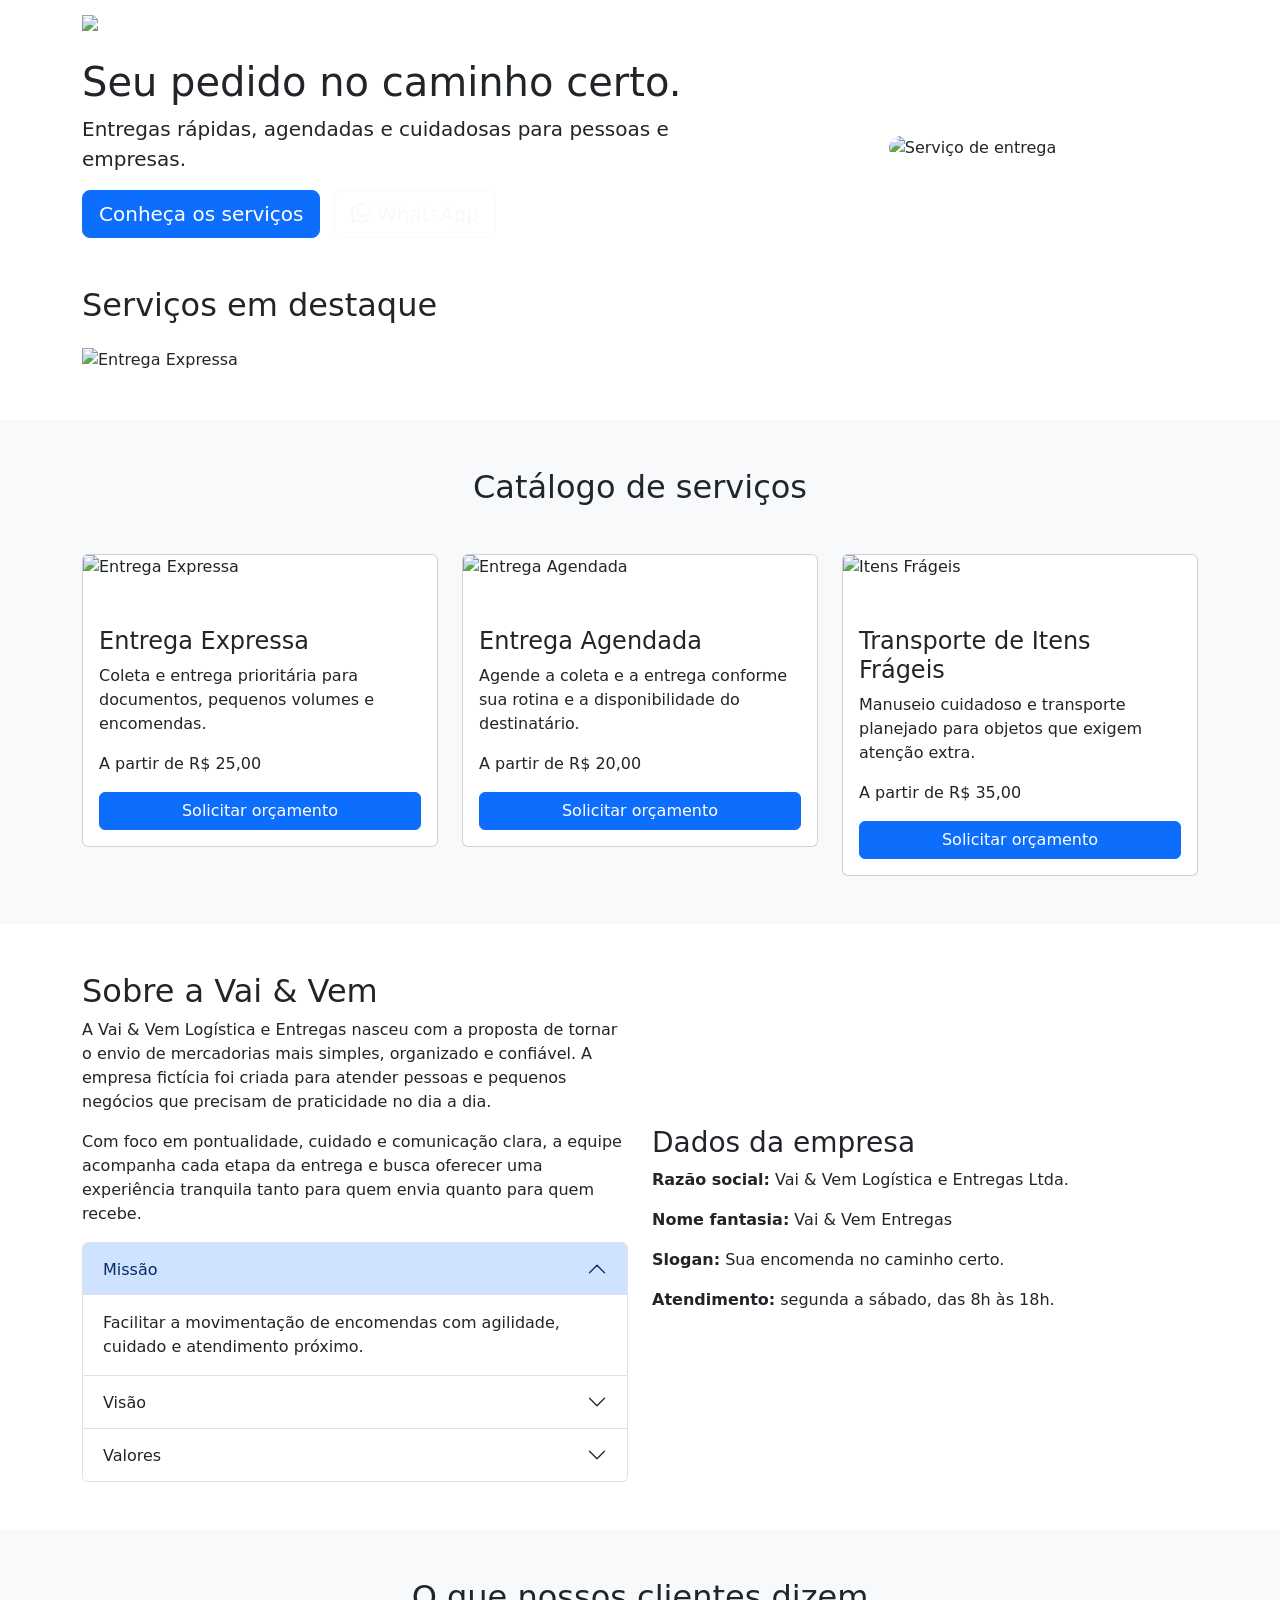
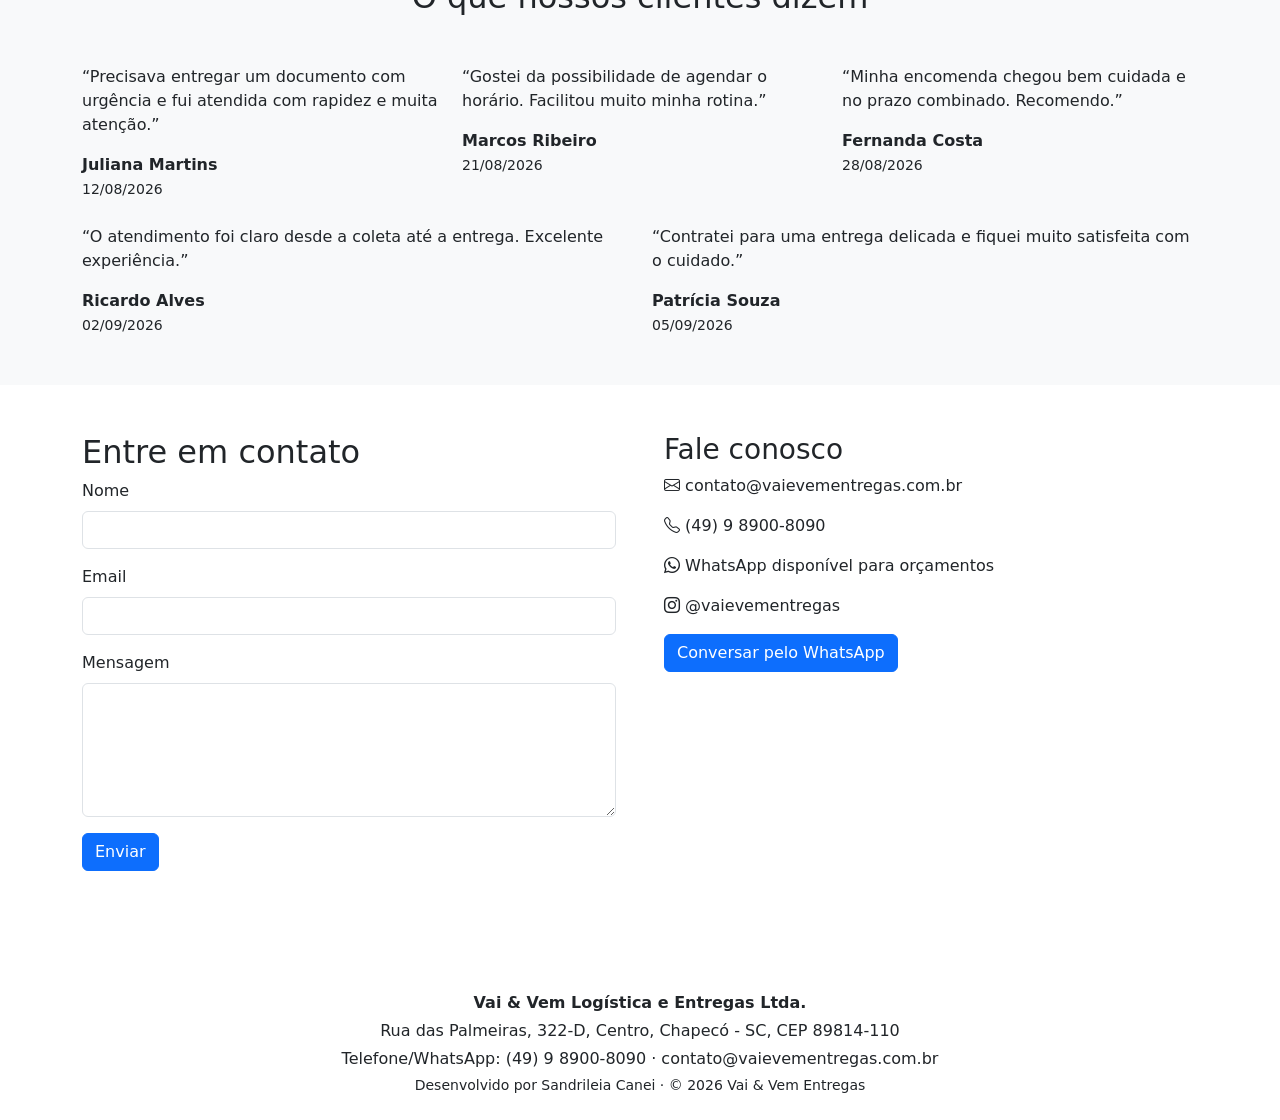
==== index.html @ 5e596327 "Add files via upload" ====
<!doctype html><html lang="pt-BR"><head><meta charset="utf-8"><meta name="viewport" content="width=device-width, initial-scale=1">
<title>Serviços de Entrega | Vai & Vem Entregas</title><link href="https://cdn.jsdelivr.net/npm/bootstrap@5.3.3/dist/css/bootstrap.min.css" rel="stylesheet">
<link rel="stylesheet" href="https://cdn.jsdelivr.net/npm/bootstrap-icons@1.11.3/font/bootstrap-icons.min.css">
<link rel="stylesheet" href="css/estilo.css"></head><body><nav class="navbar navbar-expand-lg navbar-dark sticky-top">
<div class="container"><a class="navbar-brand" href="index.html"><img src="imagens/logo.svg" alt="Vai & Vem Entregas"></a>
<button class="navbar-toggler" data-bs-toggle="collapse" data-bs-target="#nav"><span class="navbar-toggler-icon"></span></button>
<div id="nav" class="collapse navbar-collapse"><ul class="navbar-nav ms-auto">
<li class="nav-item"><a class="nav-link" href="index.html">Início</a></li>
<li class="nav-item"><a class="nav-link" href="index.html#servicos">Serviços</a></li>
<li class="nav-item"><a class="nav-link" href="index.html#empresa">Empresa</a></li>
<li class="nav-item"><a class="nav-link" href="index.html#depoimentos">Depoimentos</a></li>
<li class="nav-item"><a class="nav-link" href="index.html#contato">Contato</a></li>
</ul></div></div></nav>
<section class="hero"><div class="container"><div class="row align-items-center">
<div class="col-lg-7"><h1>Seu pedido no caminho certo.</h1><p class="lead">Entregas rápidas, agendadas e cuidadosas para pessoas e empresas.</p>
<a href="#servicos" class="btn btn-primary btn-lg me-2">Conheça os serviços</a>
<a href="https://wa.me/5549989008090?text=Olá!%20Gostaria%20de%20solicitar%20um%20orçamento." class="btn btn-outline-light btn-lg"><i class="bi bi-whatsapp"></i> WhatsApp</a></div>
<div class="col-lg-5 text-center mt-4 mt-lg-0"><img src="imagens/servico1.svg" class="img-fluid rounded-4" alt="Serviço de entrega"></div>
</div></div></section>

<section class="py-5"><div class="container"><h2 class="section-title mb-4">Serviços em destaque</h2>
<div id="destaques" class="carousel slide" data-bs-ride="carousel"><div class="carousel-inner">
<div class="carousel-item active"><img src="imagens/servico1.svg" class="d-block w-100" alt="Entrega Expressa"><div class="carousel-caption"><h3>Entrega Expressa</h3><p>Prioridade para quem tem pressa.</p></div></div>
<div class="carousel-item"><img src="imagens/servico2.svg" class="d-block w-100" alt="Entrega Agendada"><div class="carousel-caption"><h3>Entrega Agendada</h3><p>Você escolhe o melhor horário.</p></div></div>
<div class="carousel-item"><img src="imagens/servico3.svg" class="d-block w-100" alt="Transporte de Itens Frágeis"><div class="carousel-caption"><h3>Itens Frágeis</h3><p>Cuidado especial com sua encomenda.</p></div></div>
</div><button class="carousel-control-prev" type="button" data-bs-target="#destaques" data-bs-slide="prev"><span class="carousel-control-prev-icon"></span></button>
<button class="carousel-control-next" type="button" data-bs-target="#destaques" data-bs-slide="next"><span class="carousel-control-next-icon"></span></button></div></div></section>

<section id="servicos" class="py-5 bg-light"><div class="container"><h2 class="section-title text-center mb-5">Catálogo de serviços</h2><div class="row g-4">
<div class="col-md-4"><div class="card service-card"><img src="imagens/servico1.svg" class="card-img-top" alt="Entrega Expressa"><div class="card-body"><span class="badge badge-custom">Urgente</span><h3 class="h4 mt-2">Entrega Expressa</h3><p>Coleta e entrega prioritária para documentos, pequenos volumes e encomendas.</p><p class="price">A partir de R$ 25,00</p><a href="servico1.html" class="btn btn-primary w-100">Solicitar orçamento</a></div></div></div>
<div class="col-md-4"><div class="card service-card"><img src="imagens/servico2.svg" class="card-img-top" alt="Entrega Agendada"><div class="card-body"><span class="badge badge-custom">Flexível</span><h3 class="h4 mt-2">Entrega Agendada</h3><p>Agende a coleta e a entrega conforme sua rotina e a disponibilidade do destinatário.</p><p class="price">A partir de R$ 20,00</p><a href="servico2.html" class="btn btn-primary w-100">Solicitar orçamento</a></div></div></div>
<div class="col-md-4"><div class="card service-card"><img src="imagens/servico3.svg" class="card-img-top" alt="Itens Frágeis"><div class="card-body"><span class="badge badge-custom">Cuidado especial</span><h3 class="h4 mt-2">Transporte de Itens Frágeis</h3><p>Manuseio cuidadoso e transporte planejado para objetos que exigem atenção extra.</p><p class="price">A partir de R$ 35,00</p><a href="servico3.html" class="btn btn-primary w-100">Solicitar orçamento</a></div></div></div>
</div></div></section>

<section id="empresa" class="py-5"><div class="container"><div class="row g-4 align-items-center"><div class="col-lg-6">
<h2 class="section-title">Sobre a Vai & Vem</h2><p>A Vai & Vem Logística e Entregas nasceu com a proposta de tornar o envio de mercadorias mais simples, organizado e confiável. A empresa fictícia foi criada para atender pessoas e pequenos negócios que precisam de praticidade no dia a dia.</p>
<p>Com foco em pontualidade, cuidado e comunicação clara, a equipe acompanha cada etapa da entrega e busca oferecer uma experiência tranquila tanto para quem envia quanto para quem recebe.</p>
<div class="accordion" id="valores"><div class="accordion-item"><h2 class="accordion-header"><button class="accordion-button" data-bs-toggle="collapse" data-bs-target="#missao">Missão</button></h2><div id="missao" class="accordion-collapse collapse show"><div class="accordion-body">Facilitar a movimentação de encomendas com agilidade, cuidado e atendimento próximo.</div></div></div>
<div class="accordion-item"><h2 class="accordion-header"><button class="accordion-button collapsed" data-bs-toggle="collapse" data-bs-target="#visao">Visão</button></h2><div id="visao" class="accordion-collapse collapse"><div class="accordion-body">Ser reconhecida pela confiança e qualidade no serviço de entregas.</div></div></div>
<div class="accordion-item"><h2 class="accordion-header"><button class="accordion-button collapsed" data-bs-toggle="collapse" data-bs-target="#val">Valores</button></h2><div id="val" class="accordion-collapse collapse"><div class="accordion-body">Pontualidade, responsabilidade, respeito, cuidado e transparência.</div></div></div></div>
</div><div class="col-lg-6"><div class="info-box"><h3>Dados da empresa</h3><p><strong>Razão social:</strong> Vai & Vem Logística e Entregas Ltda.</p><p><strong>Nome fantasia:</strong> Vai & Vem Entregas</p><p><strong>Slogan:</strong> Sua encomenda no caminho certo.</p><p><strong>Atendimento:</strong> segunda a sábado, das 8h às 18h.</p></div></div></div></div></section>

<section id="depoimentos" class="py-5 bg-light"><div class="container"><h2 class="section-title text-center mb-5">O que nossos clientes dizem</h2><div class="row g-4">
<div class="col-md-4"><div class="info-box testimonial"><p>“Precisava entregar um documento com urgência e fui atendida com rapidez e muita atenção.”</p><strong>Juliana Martins</strong><br><small>12/08/2026</small></div></div>
<div class="col-md-4"><div class="info-box testimonial"><p>“Gostei da possibilidade de agendar o horário. Facilitou muito minha rotina.”</p><strong>Marcos Ribeiro</strong><br><small>21/08/2026</small></div></div>
<div class="col-md-4"><div class="info-box testimonial"><p>“Minha encomenda chegou bem cuidada e no prazo combinado. Recomendo.”</p><strong>Fernanda Costa</strong><br><small>28/08/2026</small></div></div>
<div class="col-md-6"><div class="info-box testimonial"><p>“O atendimento foi claro desde a coleta até a entrega. Excelente experiência.”</p><strong>Ricardo Alves</strong><br><small>02/09/2026</small></div></div>
<div class="col-md-6"><div class="info-box testimonial"><p>“Contratei para uma entrega delicada e fiquei muito satisfeita com o cuidado.”</p><strong>Patrícia Souza</strong><br><small>05/09/2026</small></div></div>
</div></div></section>

<section id="contato" class="py-5"><div class="container"><div class="row g-5"><div class="col-lg-6"><h2 class="section-title">Entre em contato</h2>
<form><div class="mb-3"><label class="form-label">Nome</label><input class="form-control" required></div><div class="mb-3"><label class="form-label">Email</label><input type="email" class="form-control" required></div><div class="mb-3"><label class="form-label">Mensagem</label><textarea class="form-control" rows="5" required></textarea></div><button class="btn btn-primary">Enviar</button></form></div>
<div class="col-lg-6"><div class="info-box"><h3>Fale conosco</h3><p><i class="bi bi-envelope"></i> contato@vaievementregas.com.br</p><p><i class="bi bi-telephone"></i> (49) 9 8900-8090</p><p><i class="bi bi-whatsapp"></i> WhatsApp disponível para orçamentos</p><p><i class="bi bi-instagram"></i> @vaievementregas</p><a class="btn btn-primary" href="https://wa.me/5549989008090?text=Olá!%20Gostaria%20de%20saber%20mais%20sobre%20as%20entregas.">Conversar pelo WhatsApp</a></div></div></div></div></section>
<footer class="py-4 mt-5"><div class="container text-center">
<p class="mb-1"><strong>Vai & Vem Logística e Entregas Ltda.</strong></p>
<p class="mb-1">Rua das Palmeiras, 322-D, Centro, Chapecó - SC, CEP 89814-110</p>
<p class="mb-1">Telefone/WhatsApp: (49) 9 8900-8090 · contato@vaievementregas.com.br</p>
<p class="small mb-0">Desenvolvido por Sandrileia Canei · © 2026 Vai & Vem Entregas</p>
</div></footer><script src="https://cdn.jsdelivr.net/npm/bootstrap@5.3.3/dist/js/bootstrap.bundle.min.js"></script></body></html>
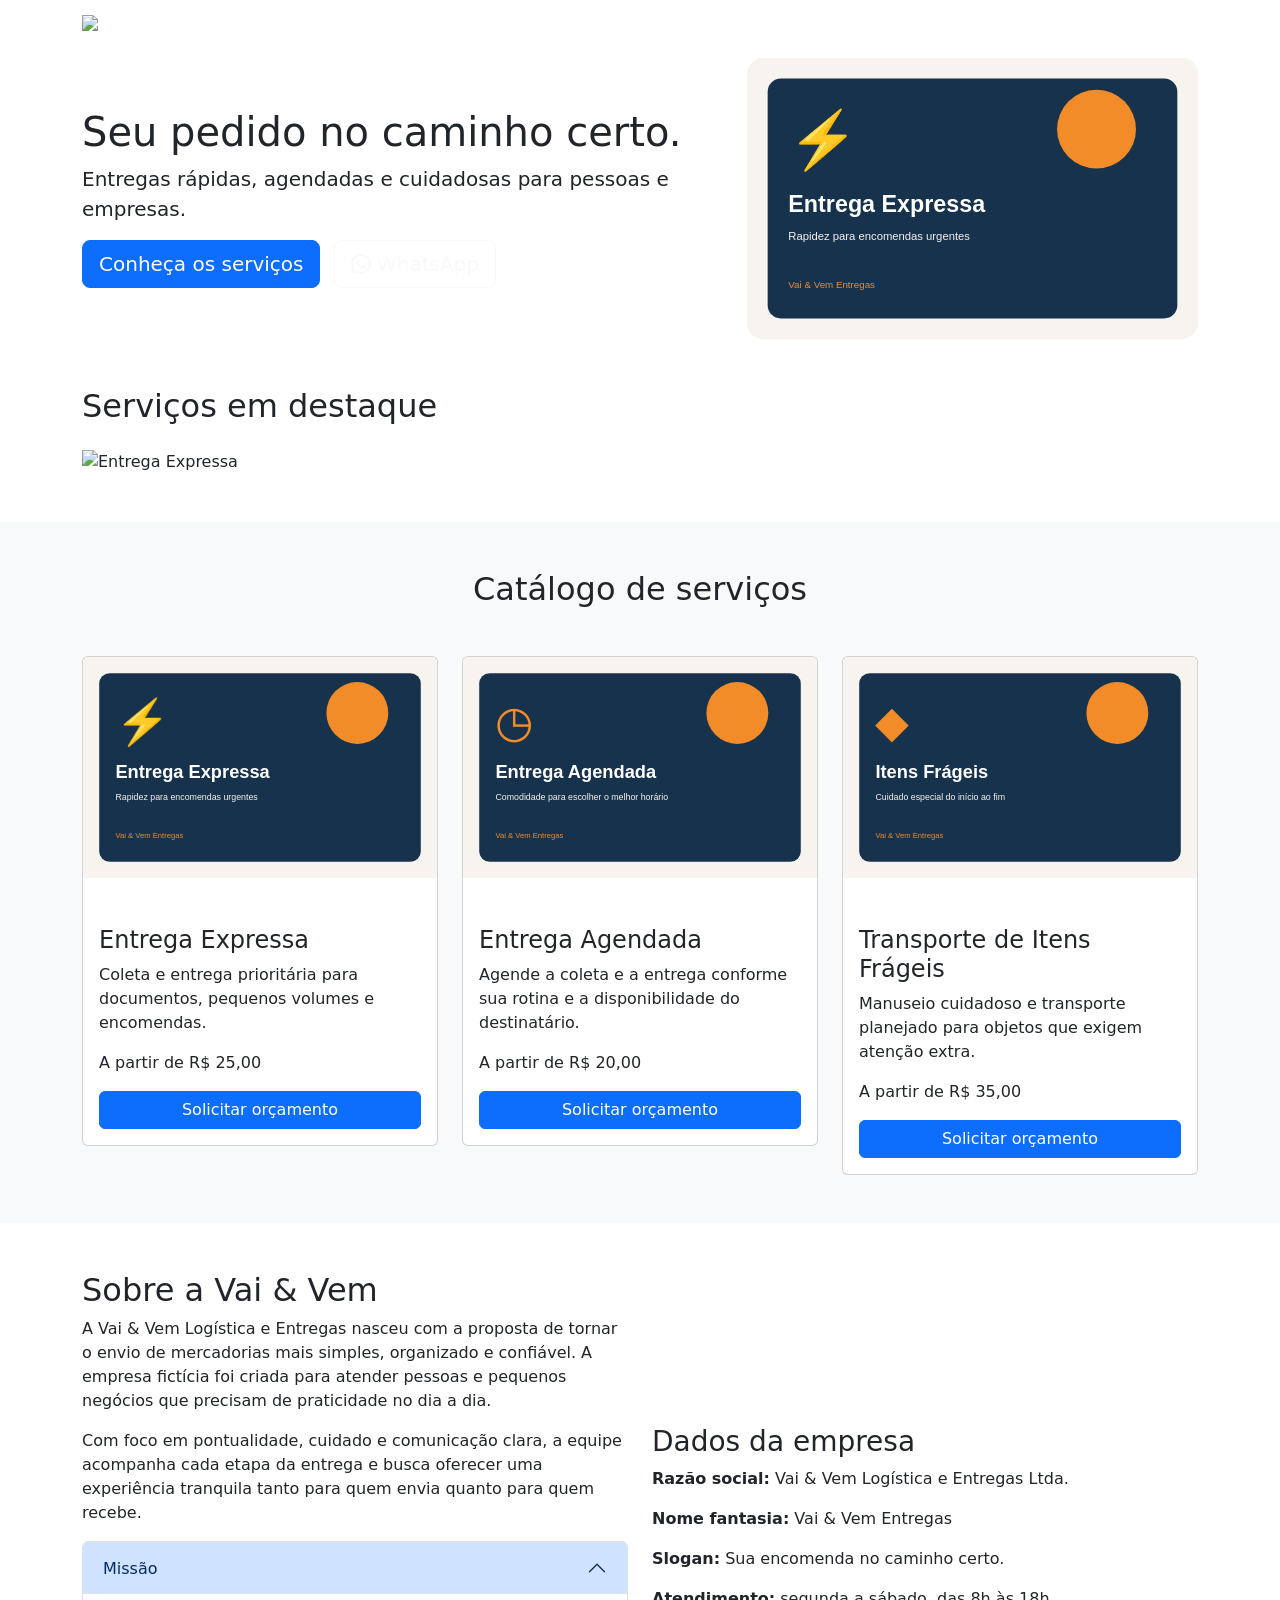
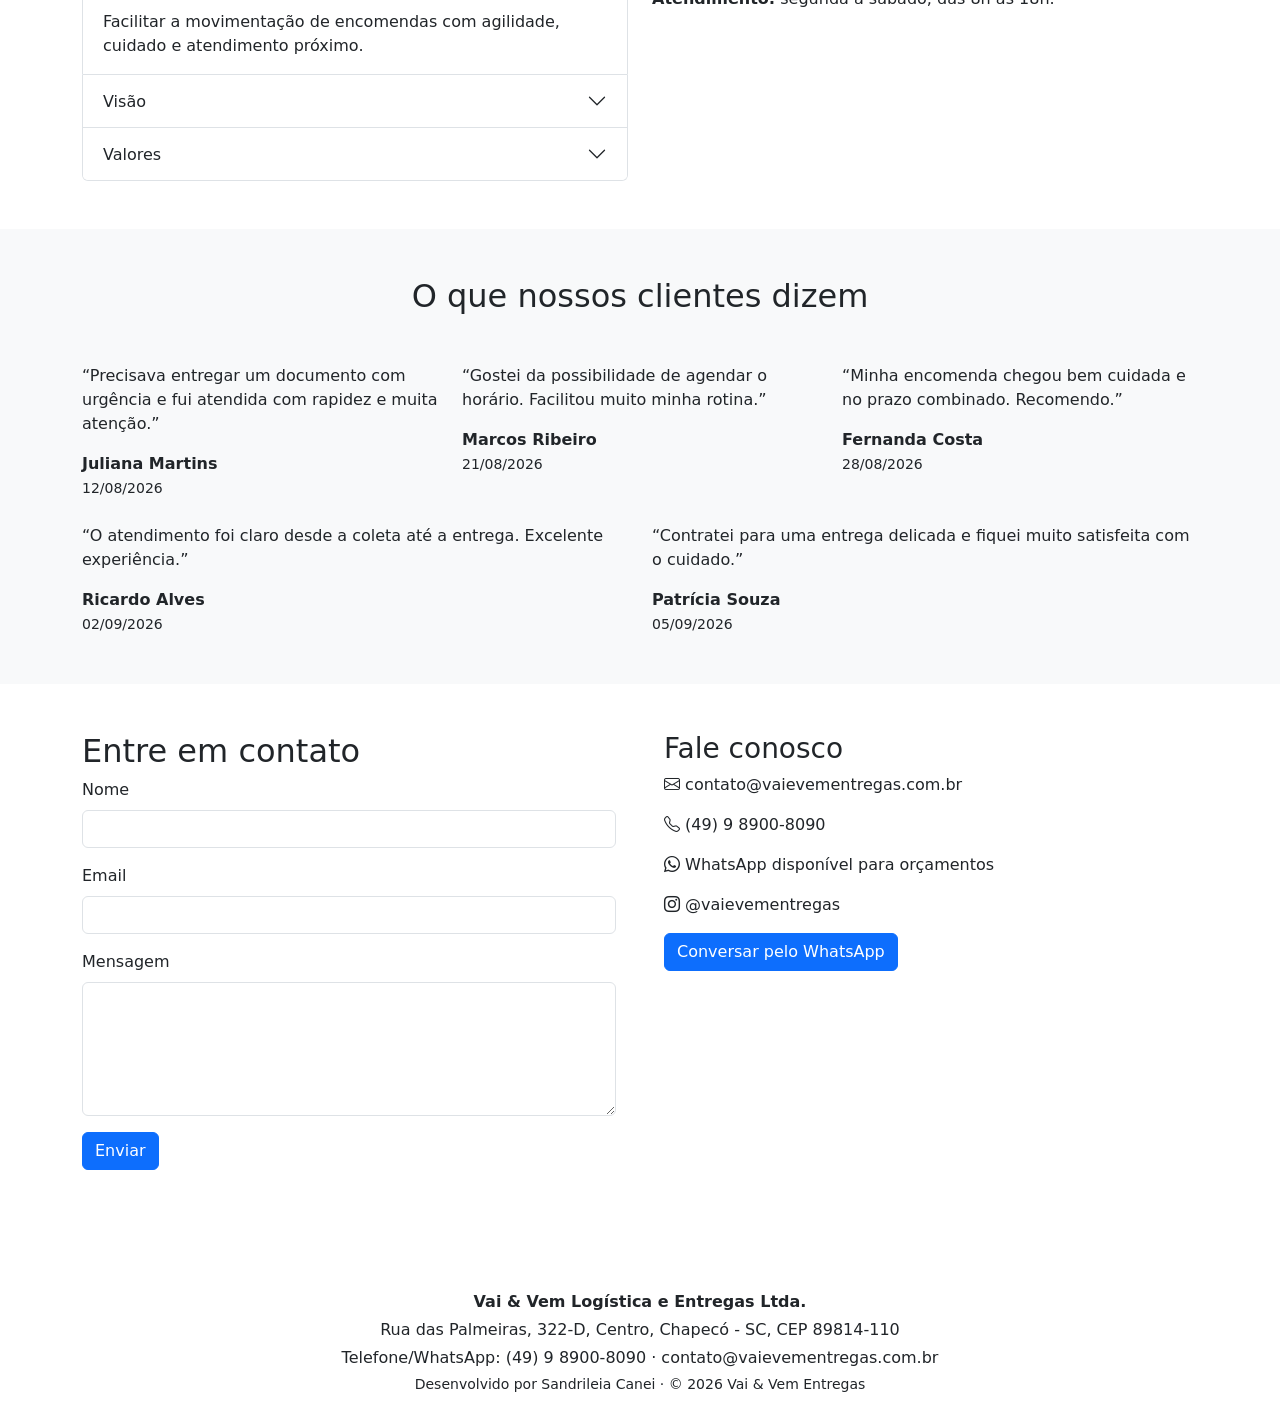
==== commit 3f92430e: "Update index.html" ====
--- a/index.html
+++ b/index.html
@@ -15,7 +15,7 @@
 <div class="col-lg-7"><h1>Seu pedido no caminho certo.</h1><p class="lead">Entregas rápidas, agendadas e cuidadosas para pessoas e empresas.</p>
 <a href="#servicos" class="btn btn-primary btn-lg me-2">Conheça os serviços</a>
 <a href="https://wa.me/5549989008090?text=Olá!%20Gostaria%20de%20solicitar%20um%20orçamento." class="btn btn-outline-light btn-lg"><i class="bi bi-whatsapp"></i> WhatsApp</a></div>
-<div class="col-lg-5 text-center mt-4 mt-lg-0"><img src="imagens/servico1.svg" class="img-fluid rounded-4" alt="Serviço de entrega"></div>
+<div class="col-lg-5 text-center mt-4 mt-lg-0"><img src="servico1.svg" class="img-fluid rounded-4" alt="Serviço de entrega"></div>
 </div></div></section>
 
 <section class="py-5"><div class="container"><h2 class="section-title mb-4">Serviços em destaque</h2>
@@ -27,9 +27,9 @@
 <button class="carousel-control-next" type="button" data-bs-target="#destaques" data-bs-slide="next"><span class="carousel-control-next-icon"></span></button></div></div></section>
 
 <section id="servicos" class="py-5 bg-light"><div class="container"><h2 class="section-title text-center mb-5">Catálogo de serviços</h2><div class="row g-4">
-<div class="col-md-4"><div class="card service-card"><img src="imagens/servico1.svg" class="card-img-top" alt="Entrega Expressa"><div class="card-body"><span class="badge badge-custom">Urgente</span><h3 class="h4 mt-2">Entrega Expressa</h3><p>Coleta e entrega prioritária para documentos, pequenos volumes e encomendas.</p><p class="price">A partir de R$ 25,00</p><a href="servico1.html" class="btn btn-primary w-100">Solicitar orçamento</a></div></div></div>
-<div class="col-md-4"><div class="card service-card"><img src="imagens/servico2.svg" class="card-img-top" alt="Entrega Agendada"><div class="card-body"><span class="badge badge-custom">Flexível</span><h3 class="h4 mt-2">Entrega Agendada</h3><p>Agende a coleta e a entrega conforme sua rotina e a disponibilidade do destinatário.</p><p class="price">A partir de R$ 20,00</p><a href="servico2.html" class="btn btn-primary w-100">Solicitar orçamento</a></div></div></div>
-<div class="col-md-4"><div class="card service-card"><img src="imagens/servico3.svg" class="card-img-top" alt="Itens Frágeis"><div class="card-body"><span class="badge badge-custom">Cuidado especial</span><h3 class="h4 mt-2">Transporte de Itens Frágeis</h3><p>Manuseio cuidadoso e transporte planejado para objetos que exigem atenção extra.</p><p class="price">A partir de R$ 35,00</p><a href="servico3.html" class="btn btn-primary w-100">Solicitar orçamento</a></div></div></div>
+<div class="col-md-4"><div class="card service-card"><img src="servico1.svg" class="card-img-top" alt="Entrega Expressa"><div class="card-body"><span class="badge badge-custom">Urgente</span><h3 class="h4 mt-2">Entrega Expressa</h3><p>Coleta e entrega prioritária para documentos, pequenos volumes e encomendas.</p><p class="price">A partir de R$ 25,00</p><a href="servico1.html" class="btn btn-primary w-100">Solicitar orçamento</a></div></div></div>
+<div class="col-md-4"><div class="card service-card"><img src="servico2.svg" class="card-img-top" alt="Entrega Agendada"><div class="card-body"><span class="badge badge-custom">Flexível</span><h3 class="h4 mt-2">Entrega Agendada</h3><p>Agende a coleta e a entrega conforme sua rotina e a disponibilidade do destinatário.</p><p class="price">A partir de R$ 20,00</p><a href="servico2.html" class="btn btn-primary w-100">Solicitar orçamento</a></div></div></div>
+<div class="col-md-4"><div class="card service-card"><img src="servico3.svg" class="card-img-top" alt="Itens Frágeis"><div class="card-body"><span class="badge badge-custom">Cuidado especial</span><h3 class="h4 mt-2">Transporte de Itens Frágeis</h3><p>Manuseio cuidadoso e transporte planejado para objetos que exigem atenção extra.</p><p class="price">A partir de R$ 35,00</p><a href="servico3.html" class="btn btn-primary w-100">Solicitar orçamento</a></div></div></div>
 </div></div></section>
 
 <section id="empresa" class="py-5"><div class="container"><div class="row g-4 align-items-center"><div class="col-lg-6">
@@ -56,4 +56,4 @@
 <p class="mb-1">Rua das Palmeiras, 322-D, Centro, Chapecó - SC, CEP 89814-110</p>
 <p class="mb-1">Telefone/WhatsApp: (49) 9 8900-8090 · contato@vaievementregas.com.br</p>
 <p class="small mb-0">Desenvolvido por Sandrileia Canei · © 2026 Vai & Vem Entregas</p>
-</div></footer><script src="https://cdn.jsdelivr.net/npm/bootstrap@5.3.3/dist/js/bootstrap.bundle.min.js"></script></body></html>+</div></footer><script src="https://cdn.jsdelivr.net/npm/bootstrap@5.3.3/dist/js/bootstrap.bundle.min.js"></script></body></html>
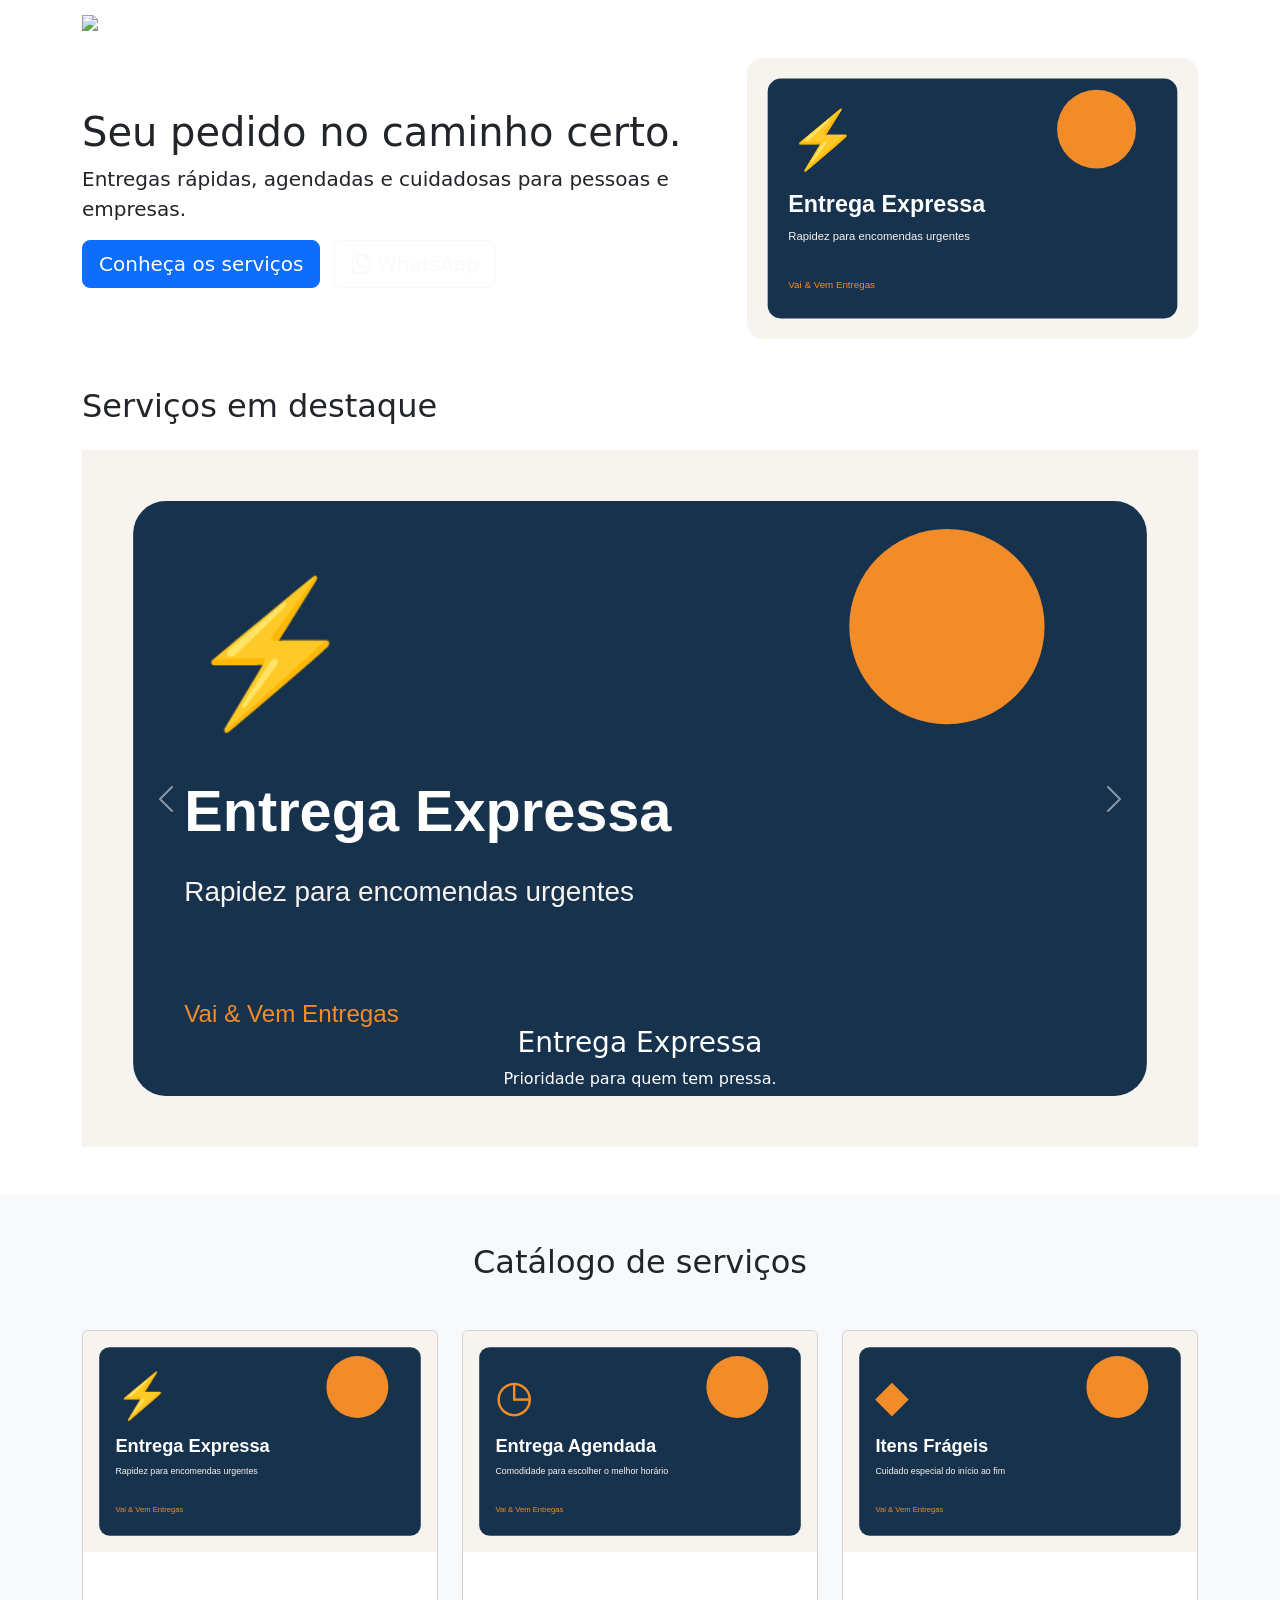
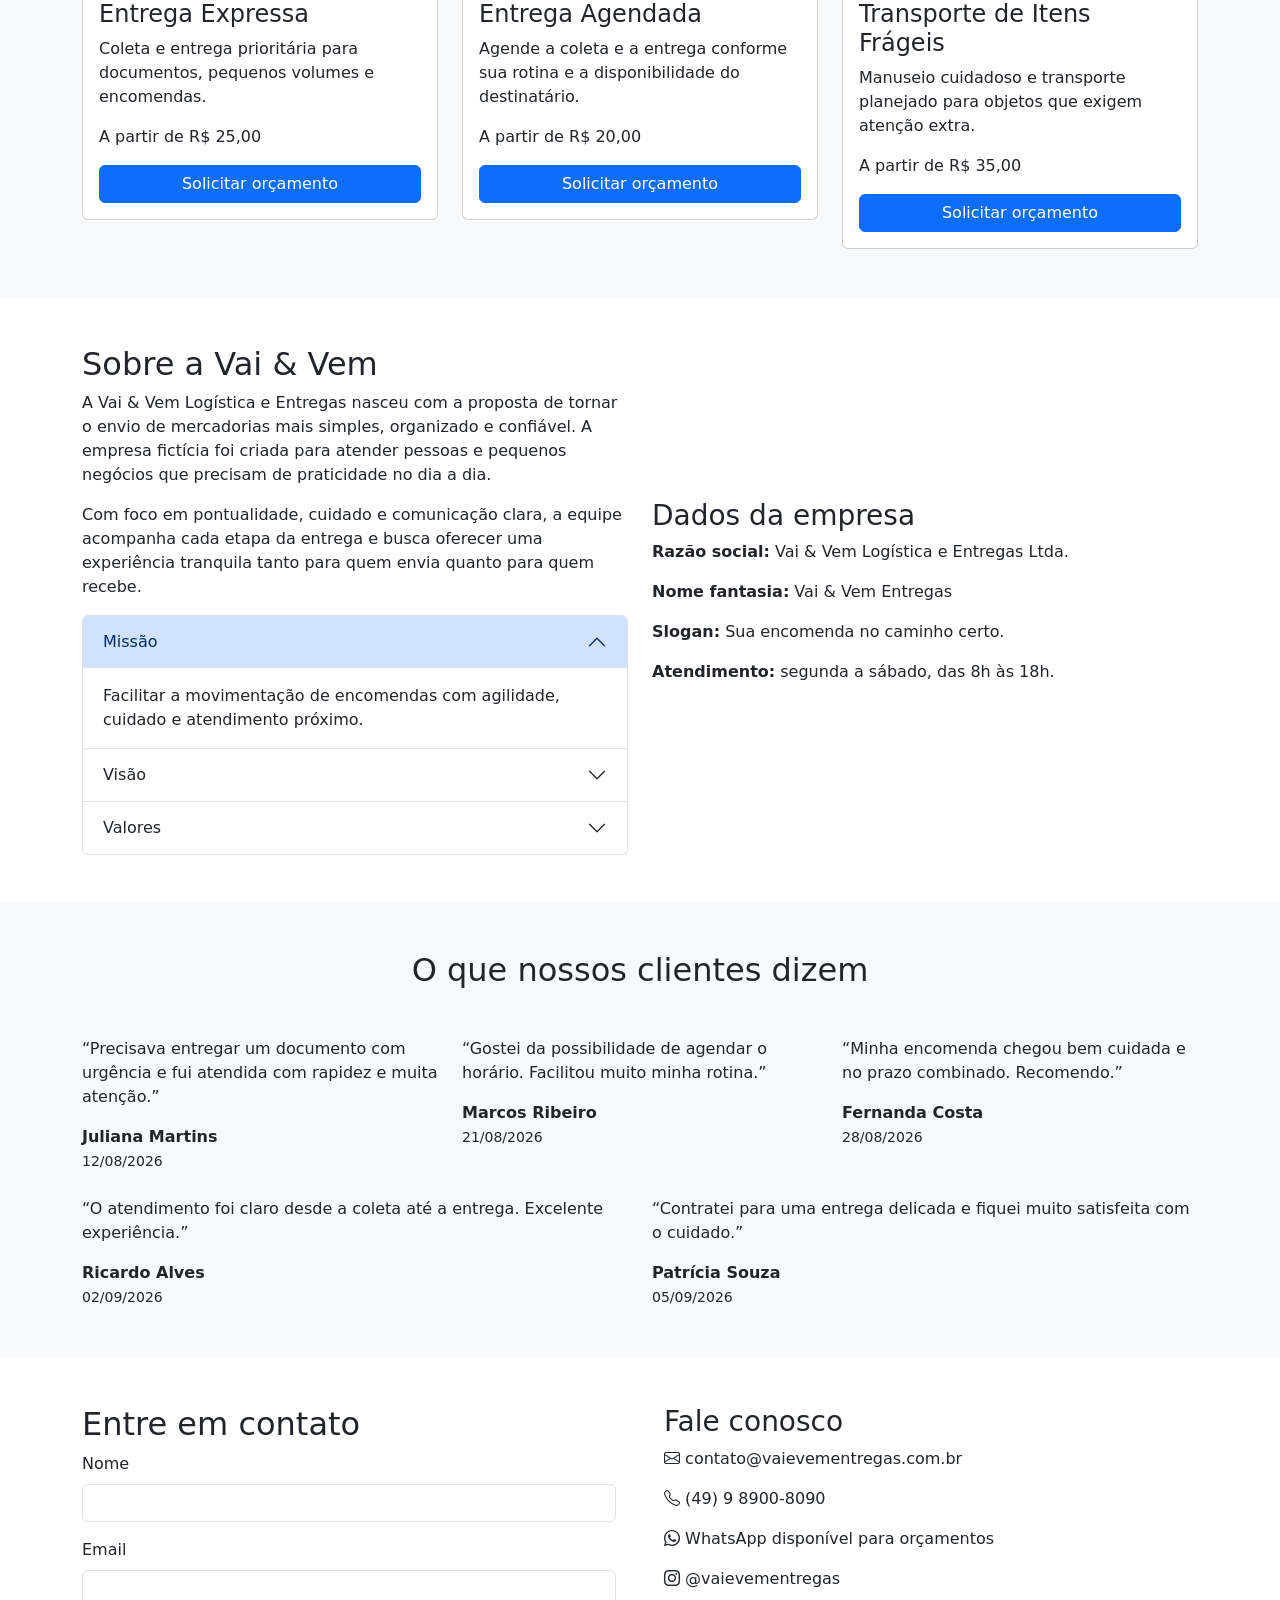
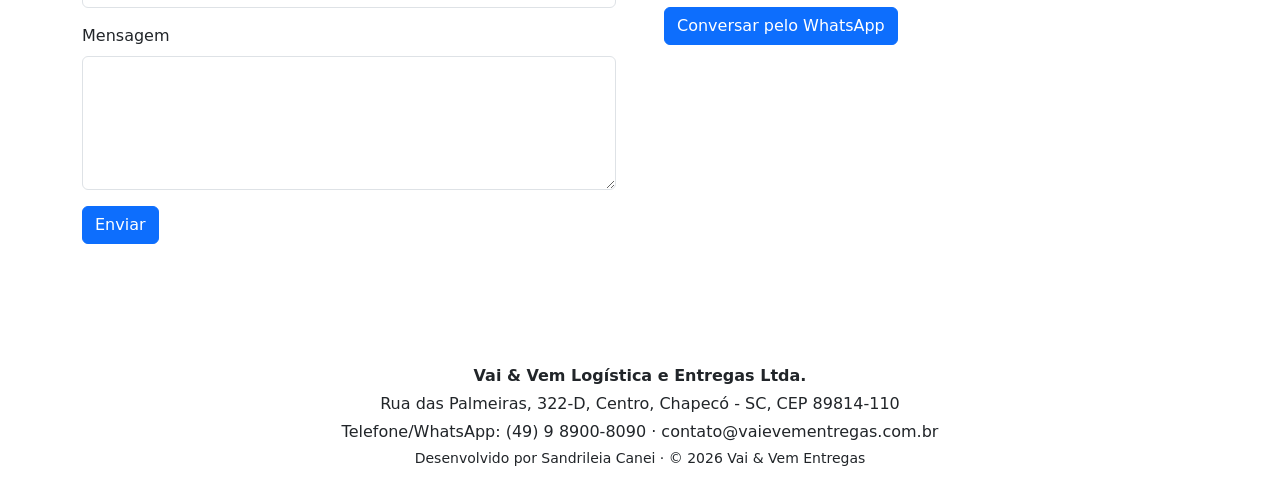
==== commit f4bfc9c7: "Update index.html" ====
--- a/index.html
+++ b/index.html
@@ -20,9 +20,9 @@
 
 <section class="py-5"><div class="container"><h2 class="section-title mb-4">Serviços em destaque</h2>
 <div id="destaques" class="carousel slide" data-bs-ride="carousel"><div class="carousel-inner">
-<div class="carousel-item active"><img src="imagens/servico1.svg" class="d-block w-100" alt="Entrega Expressa"><div class="carousel-caption"><h3>Entrega Expressa</h3><p>Prioridade para quem tem pressa.</p></div></div>
-<div class="carousel-item"><img src="imagens/servico2.svg" class="d-block w-100" alt="Entrega Agendada"><div class="carousel-caption"><h3>Entrega Agendada</h3><p>Você escolhe o melhor horário.</p></div></div>
-<div class="carousel-item"><img src="imagens/servico3.svg" class="d-block w-100" alt="Transporte de Itens Frágeis"><div class="carousel-caption"><h3>Itens Frágeis</h3><p>Cuidado especial com sua encomenda.</p></div></div>
+<div class="carousel-item active"><img src="servico1.svg" class="d-block w-100" alt="Entrega Expressa"><div class="carousel-caption"><h3>Entrega Expressa</h3><p>Prioridade para quem tem pressa.</p></div></div>
+<div class="carousel-item"><img src="servico2.svg" class="d-block w-100" alt="Entrega Agendada"><div class="carousel-caption"><h3>Entrega Agendada</h3><p>Você escolhe o melhor horário.</p></div></div>
+<div class="carousel-item"><img src="servico3.svg" class="d-block w-100" alt="Transporte de Itens Frágeis"><div class="carousel-caption"><h3>Itens Frágeis</h3><p>Cuidado especial com sua encomenda.</p></div></div>
 </div><button class="carousel-control-prev" type="button" data-bs-target="#destaques" data-bs-slide="prev"><span class="carousel-control-prev-icon"></span></button>
 <button class="carousel-control-next" type="button" data-bs-target="#destaques" data-bs-slide="next"><span class="carousel-control-next-icon"></span></button></div></div></section>
 
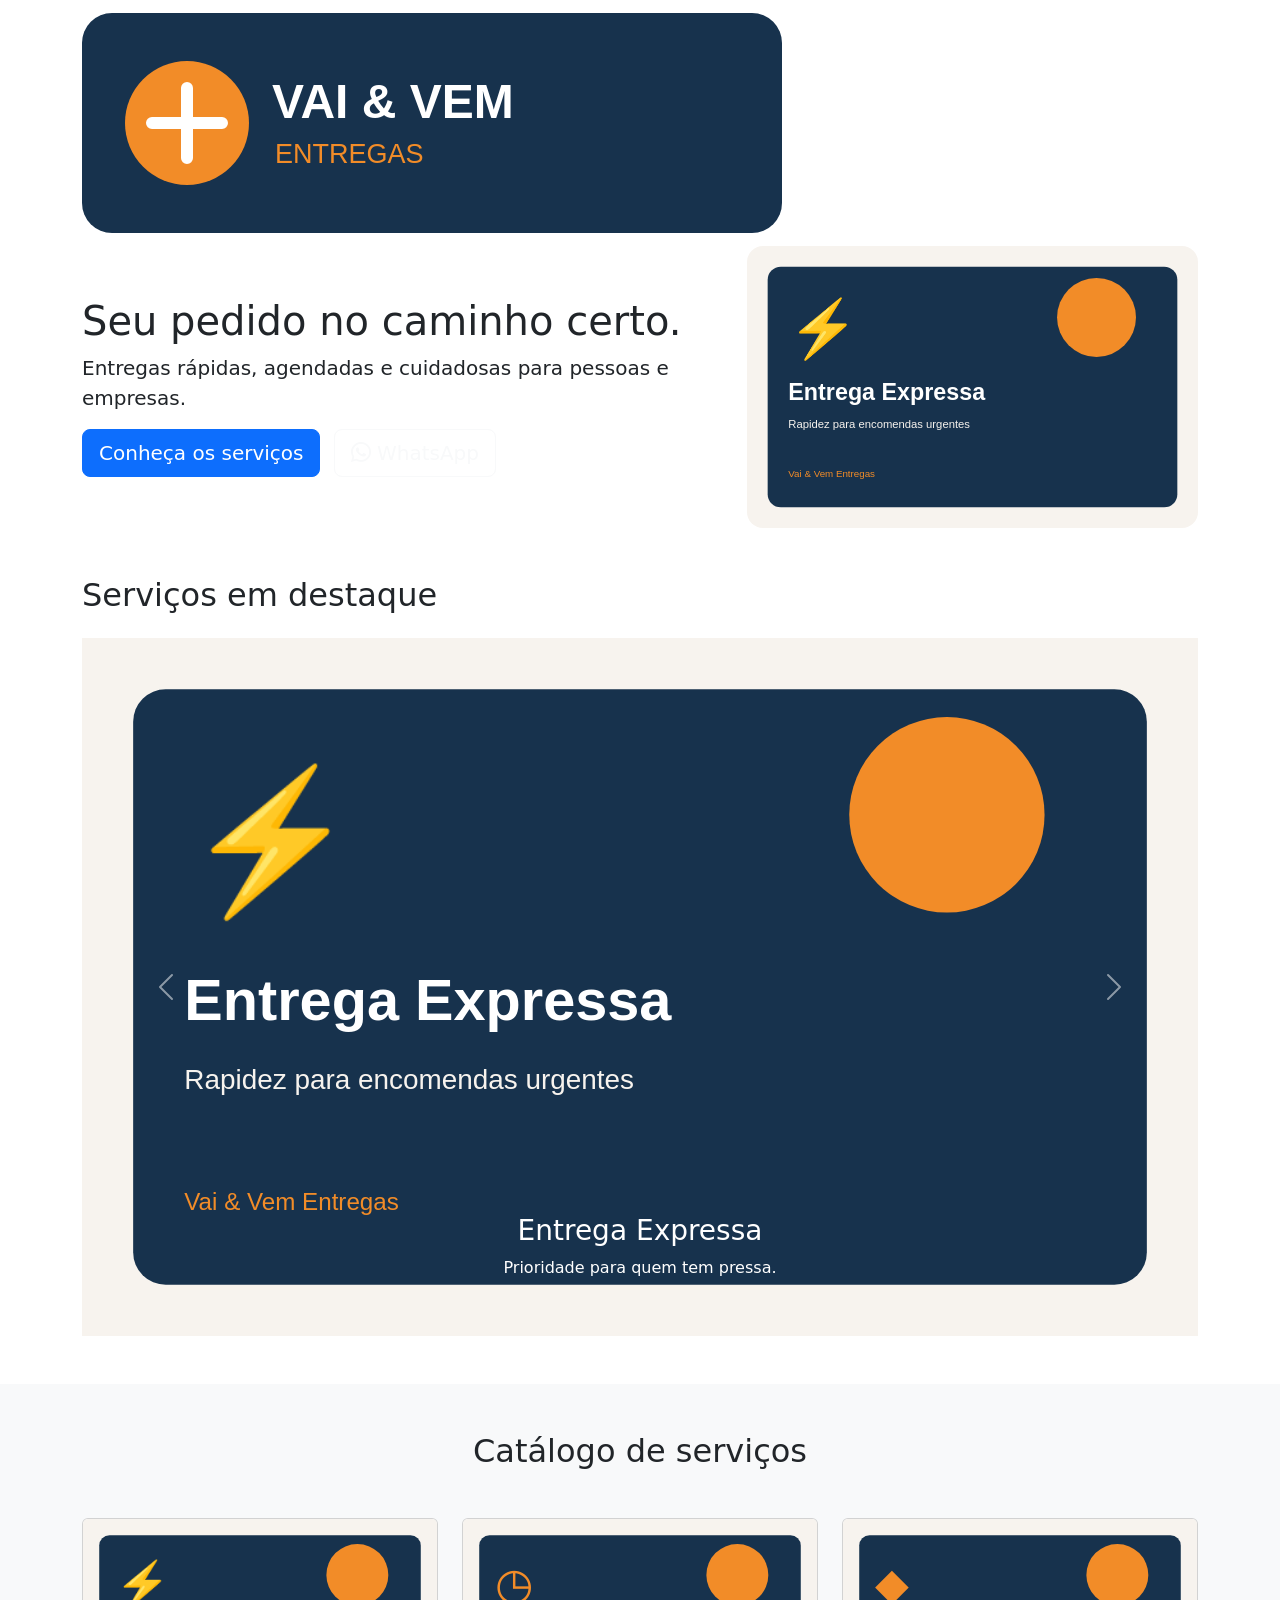
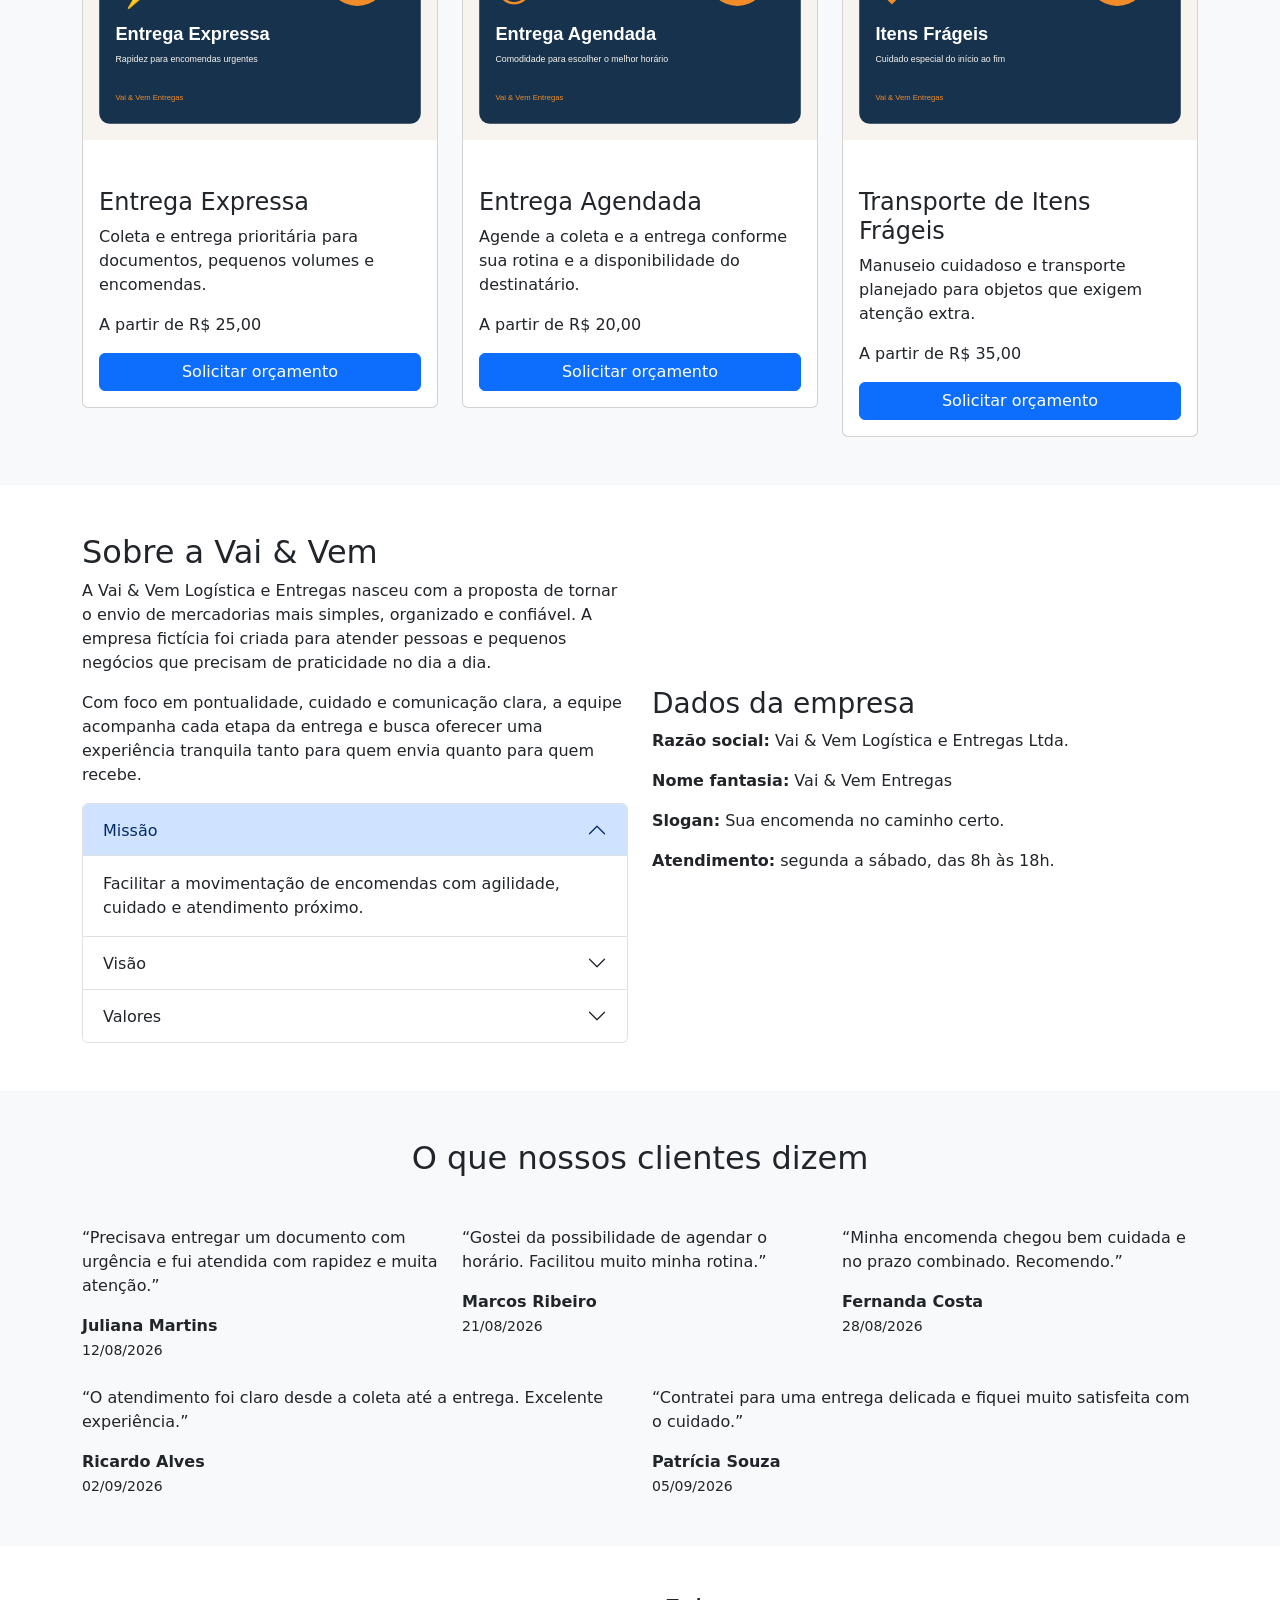
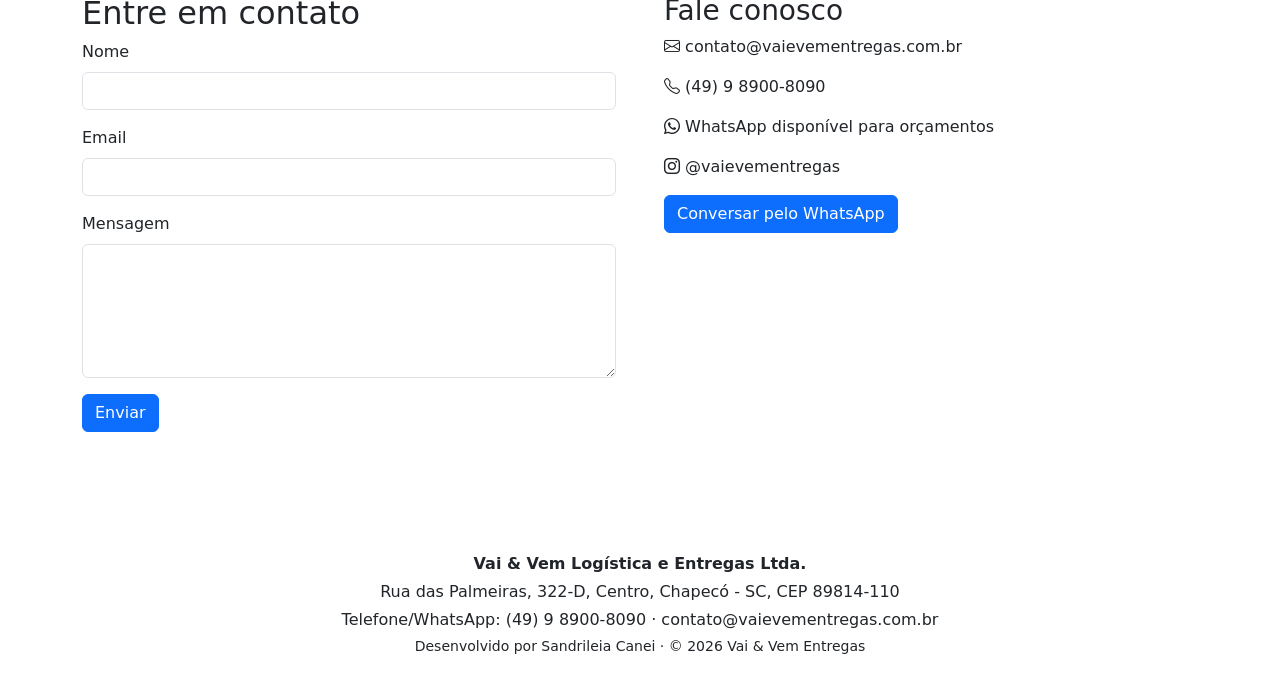
==== commit 7755cec5: "Update index.html" ====
--- a/index.html
+++ b/index.html
@@ -2,7 +2,7 @@
 <title>Serviços de Entrega | Vai & Vem Entregas</title><link href="https://cdn.jsdelivr.net/npm/bootstrap@5.3.3/dist/css/bootstrap.min.css" rel="stylesheet">
 <link rel="stylesheet" href="https://cdn.jsdelivr.net/npm/bootstrap-icons@1.11.3/font/bootstrap-icons.min.css">
 <link rel="stylesheet" href="css/estilo.css"></head><body><nav class="navbar navbar-expand-lg navbar-dark sticky-top">
-<div class="container"><a class="navbar-brand" href="index.html"><img src="imagens/logo.svg" alt="Vai & Vem Entregas"></a>
+<div class="container"><a class="navbar-brand" href="index.html"><img src="logo.svg" alt="Vai & Vem Entregas"></a>
 <button class="navbar-toggler" data-bs-toggle="collapse" data-bs-target="#nav"><span class="navbar-toggler-icon"></span></button>
 <div id="nav" class="collapse navbar-collapse"><ul class="navbar-nav ms-auto">
 <li class="nav-item"><a class="nav-link" href="index.html">Início</a></li>
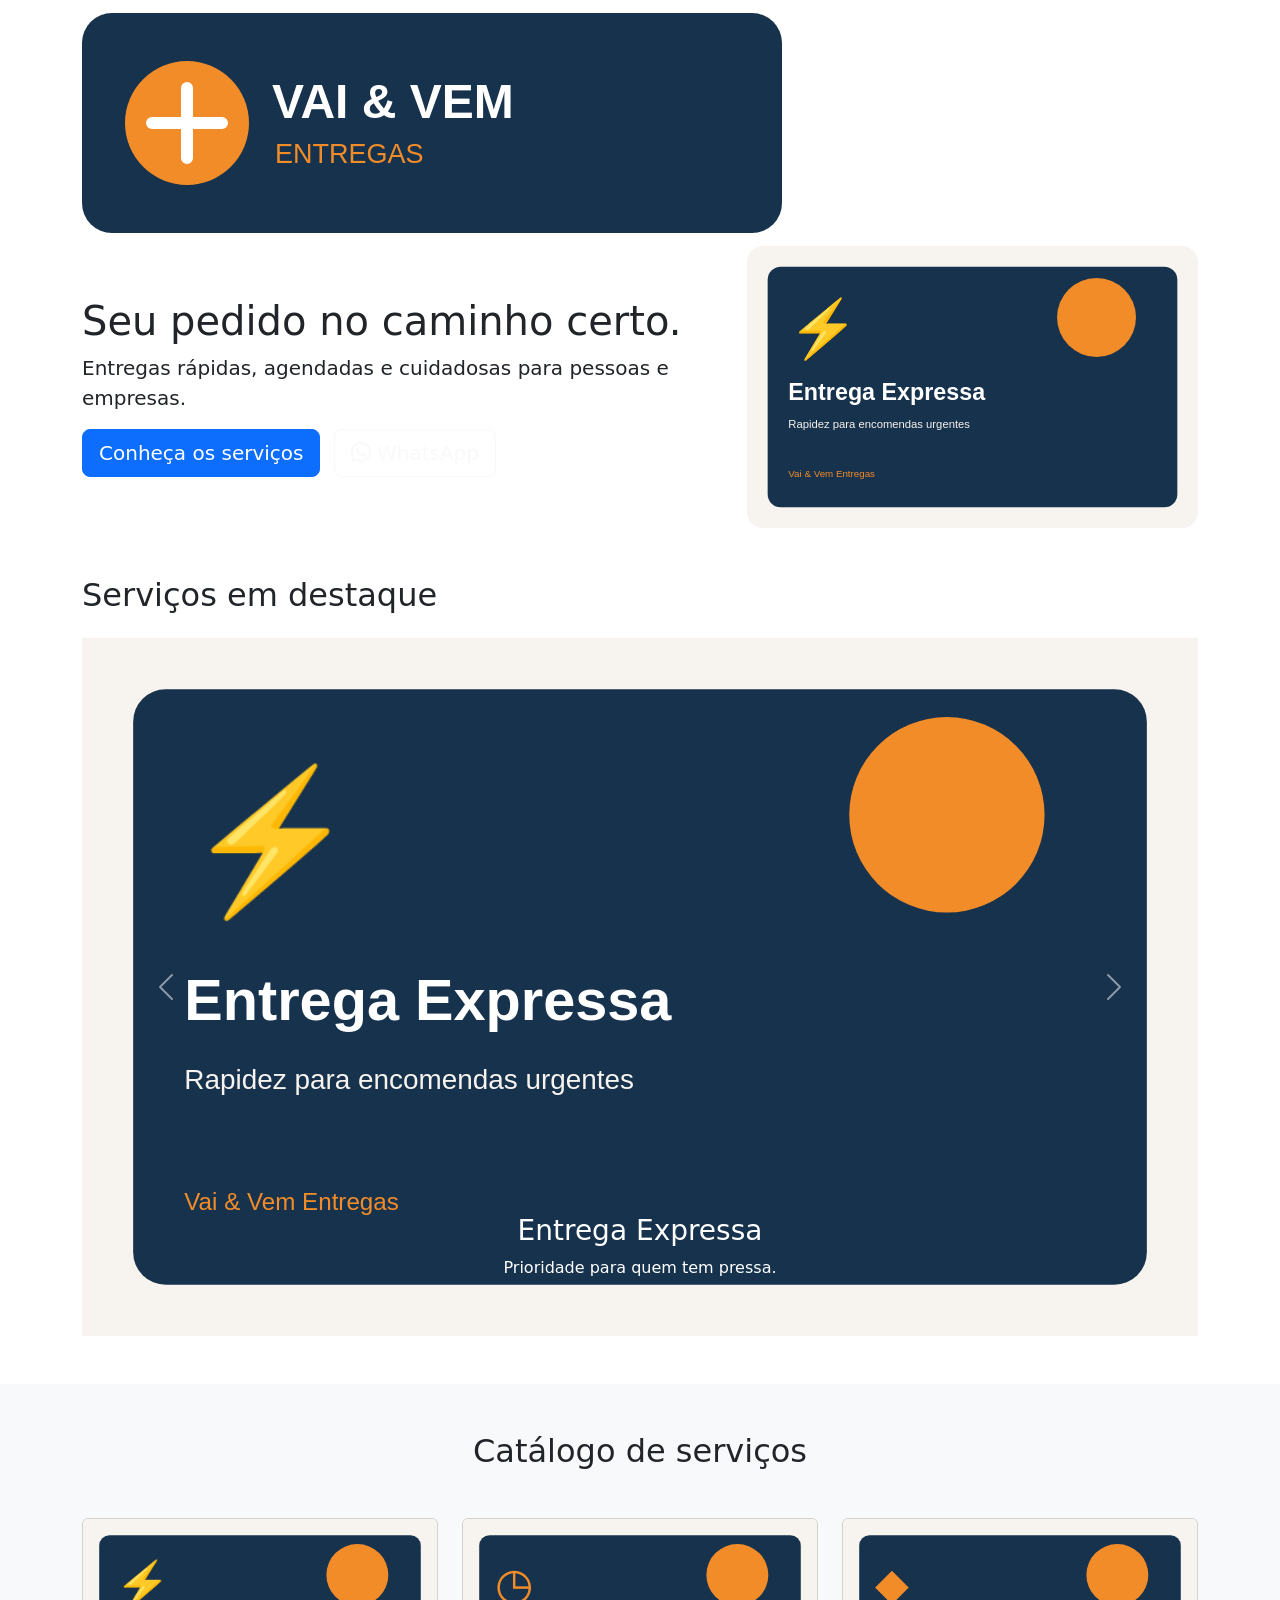
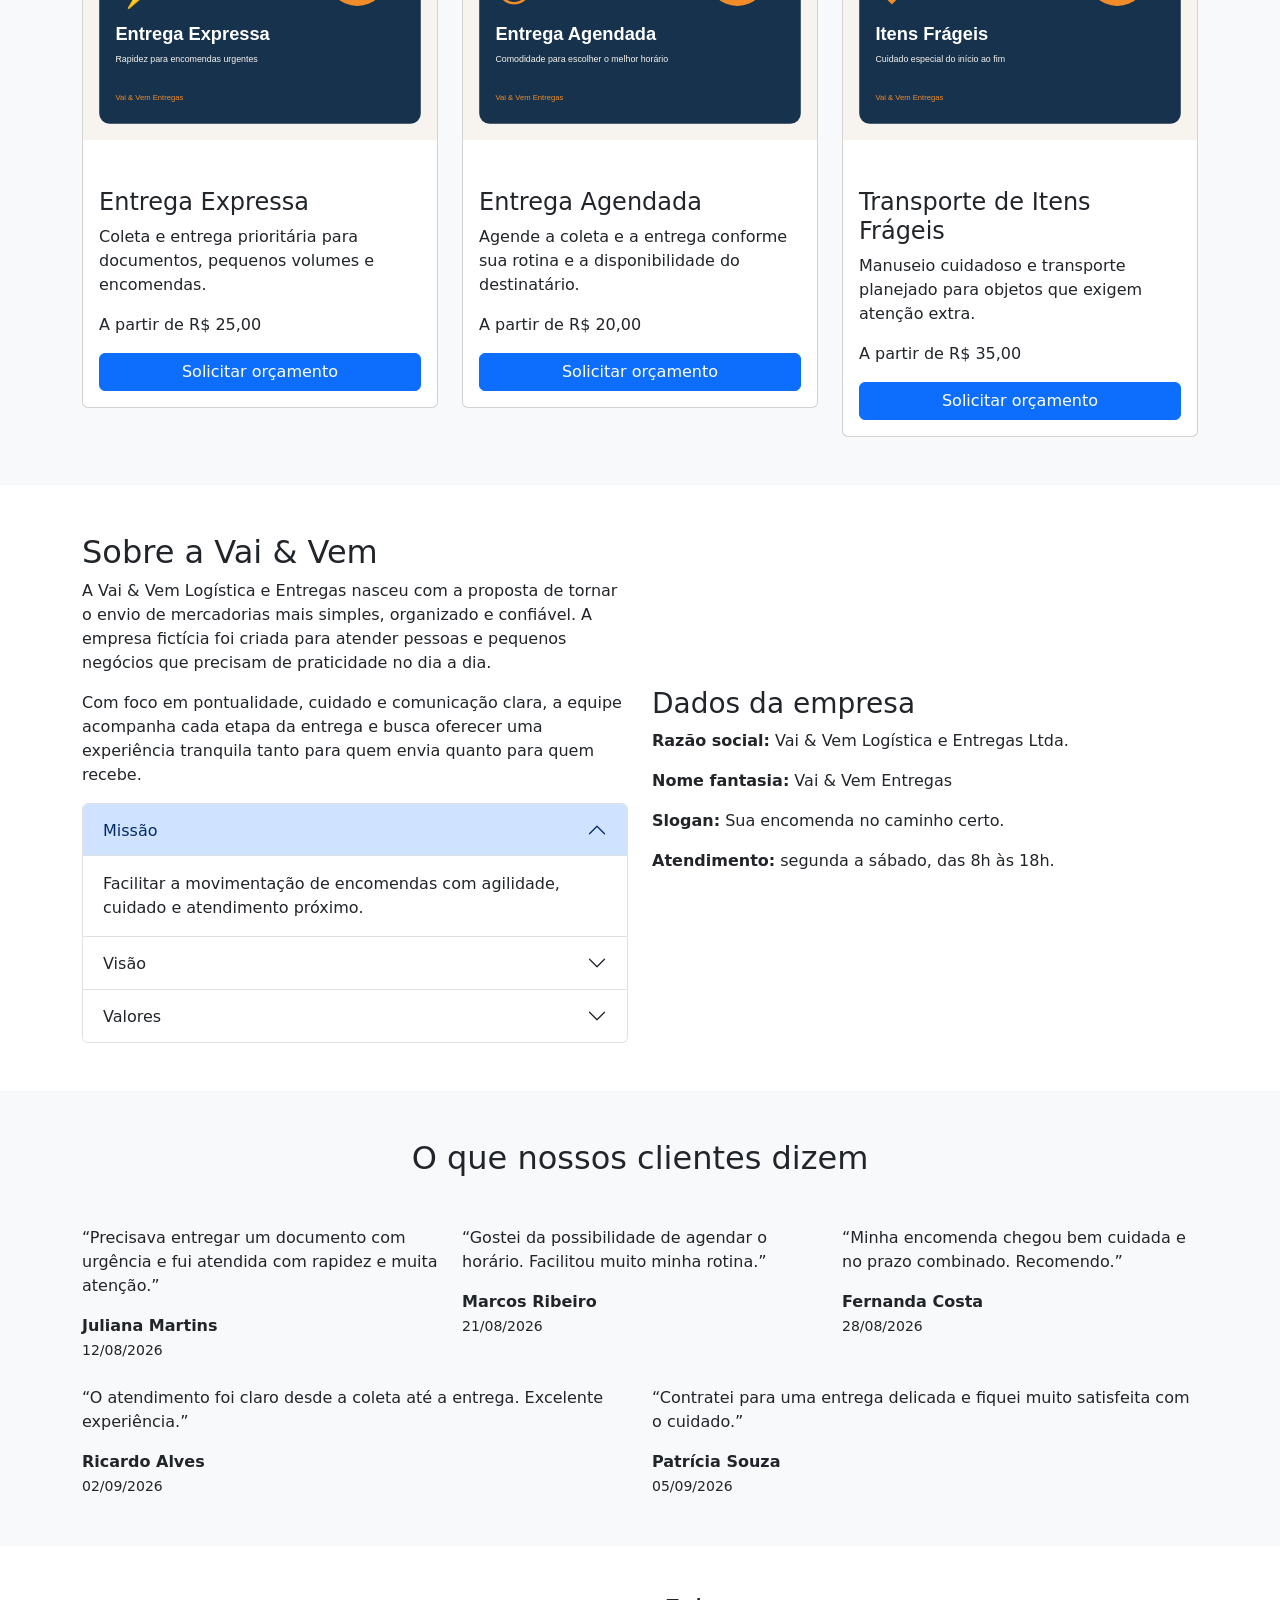
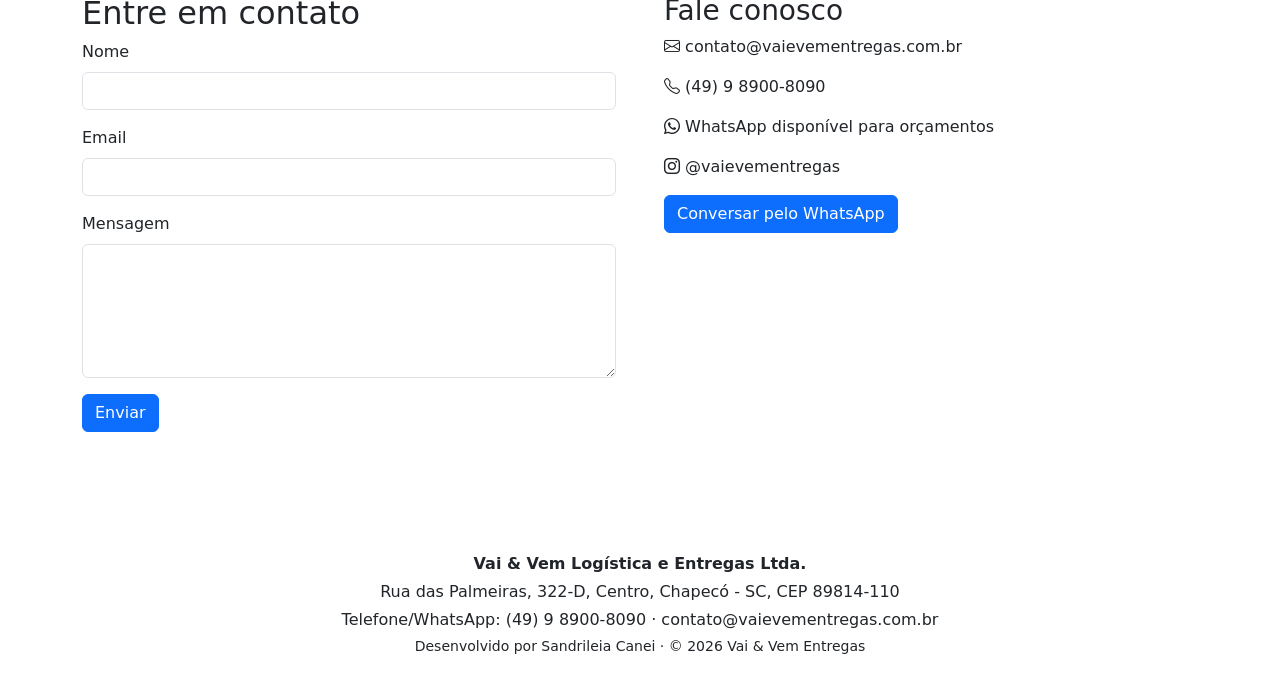
==== commit 07a71d53: "Update index.html" ====
--- a/index.html
+++ b/index.html
@@ -1,7 +1,7 @@
 <!doctype html><html lang="pt-BR"><head><meta charset="utf-8"><meta name="viewport" content="width=device-width, initial-scale=1">
 <title>Serviços de Entrega | Vai & Vem Entregas</title><link href="https://cdn.jsdelivr.net/npm/bootstrap@5.3.3/dist/css/bootstrap.min.css" rel="stylesheet">
 <link rel="stylesheet" href="https://cdn.jsdelivr.net/npm/bootstrap-icons@1.11.3/font/bootstrap-icons.min.css">
-<link rel="stylesheet" href="css/estilo.css"></head><body><nav class="navbar navbar-expand-lg navbar-dark sticky-top">
+<link rel="stylesheet" href="href=estilo.css"></head><body><nav class="navbar navbar-expand-lg navbar-dark">
 <div class="container"><a class="navbar-brand" href="index.html"><img src="logo.svg" alt="Vai & Vem Entregas"></a>
 <button class="navbar-toggler" data-bs-toggle="collapse" data-bs-target="#nav"><span class="navbar-toggler-icon"></span></button>
 <div id="nav" class="collapse navbar-collapse"><ul class="navbar-nav ms-auto">
